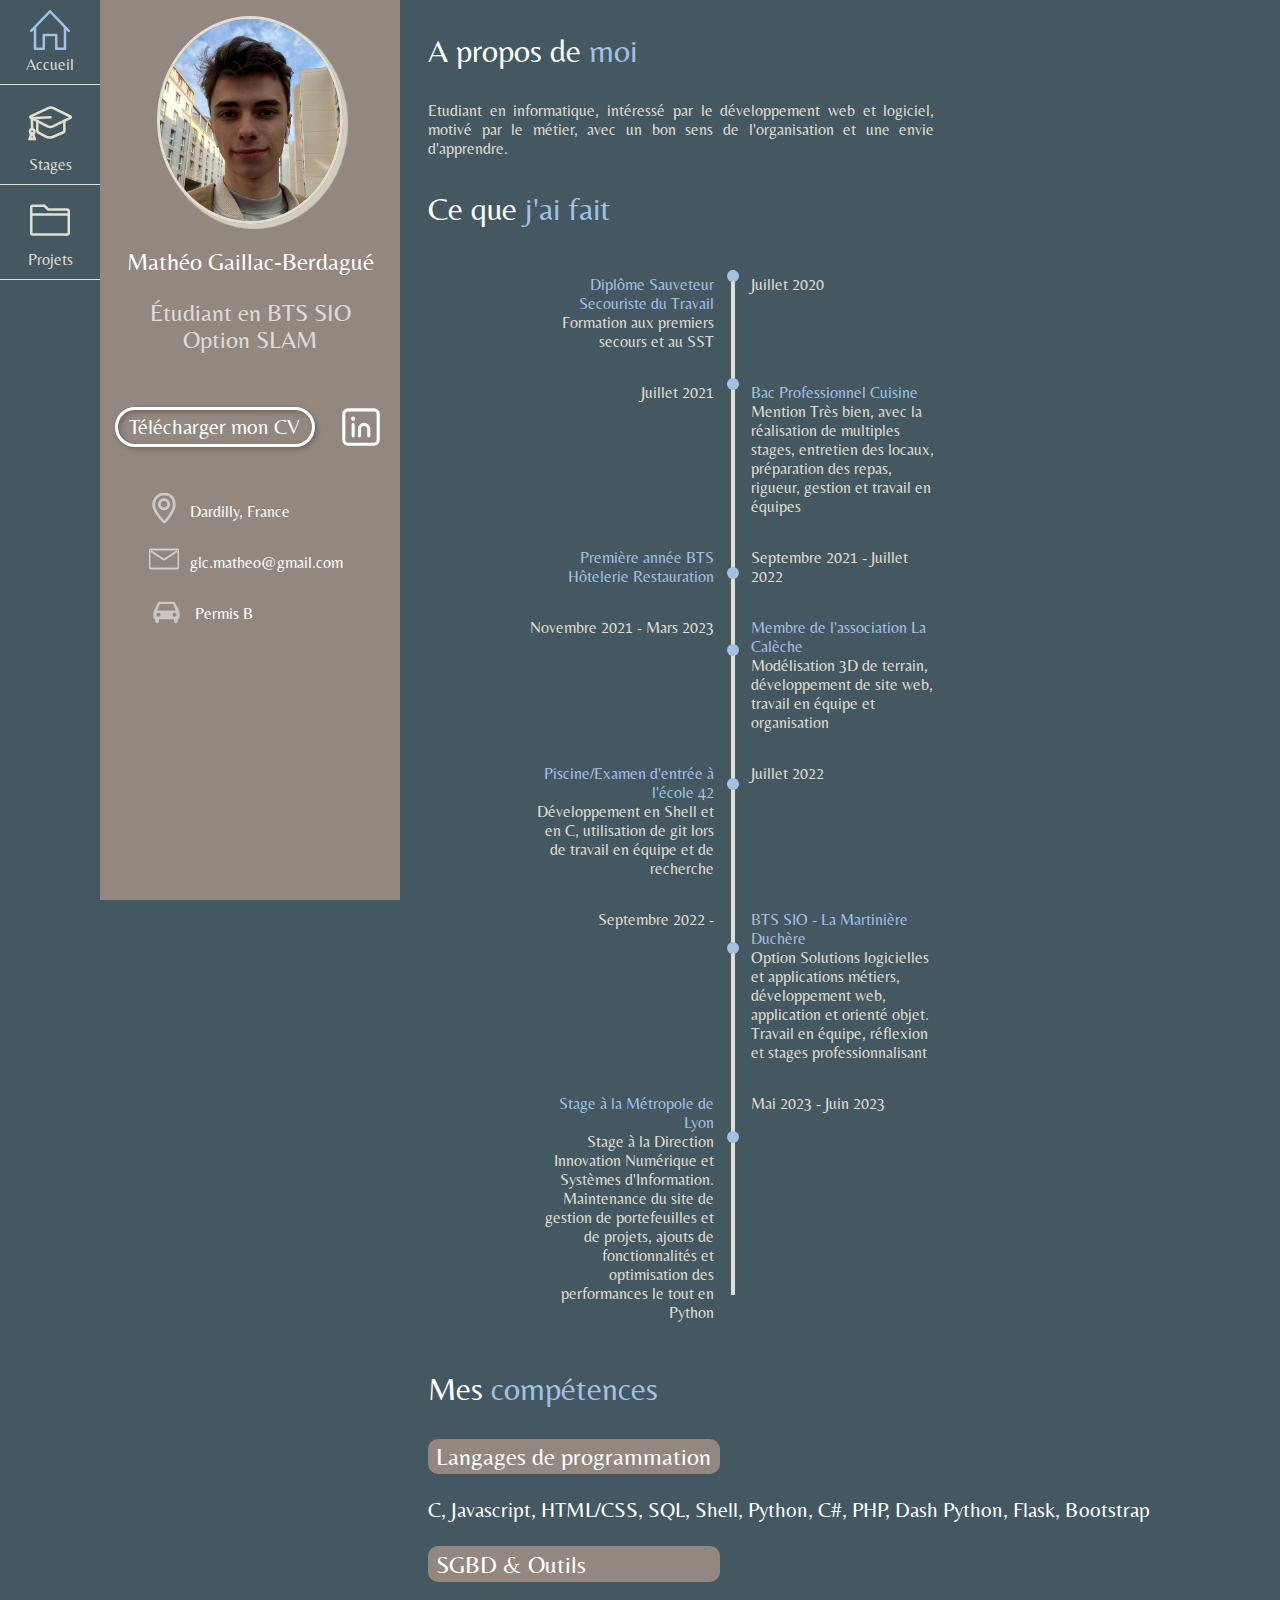
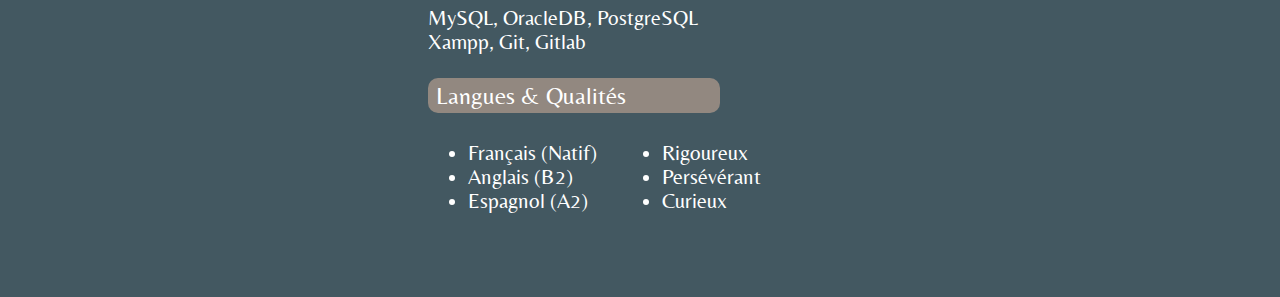
==== index.html @ 77fcd59d "Initial Commit" ====
<!DOCTYPE html>
<html lang="fr">

<head>
	<meta charset="UTF-8">
	<title>Mathéo Gaillac - Étudiant en Développement</title>
	<link rel="stylesheet" href="lib/css/index.css">
	<script src="https://code.jquery.com/jquery-3.6.0.min.js"></script>
	<script>
		$(document).ready(function () {
			loadContent('vues/accueil.html', '#home');
			loadSidebar('vues/sidebar.html');

			$('#sidebar-content').on('click', 'a.sidebar-link', function (event) {
				event.preventDefault();
				$('a.sidebar-link').removeClass('active-link');
				$('a.sidebar-link').removeAttr('id');
				$(this).addClass('active-link');
				var url = $(this).attr('href');
				var pageId = $(this).data('page-id');
				loadContent(url, this);
				$.ajax({
					url: url,
					success: function (data) {
						$('#content').html(data);
						$('a.sidebar-link').removeAttr('id');
						$('a.sidebar-link[data-page-id="' + pageId + '"]').attr('id', pageId);
					}
				});
			});

			function loadContent(url, link) {
				$.ajax({
					url: url,
					success: function (data) {
						$('#content').html(data);
					}
				});
			}

			function loadSidebar(url) {
				$.ajax({
					url: url,
					success: function (data) {
						$('#sidebar-content').html(data);
					}
				});
			}
		});
	</script>
</head>

<body>
	<div id="page-content">
		<div id="sidebar-content">
		</div>
		<div id="content">
		</div>
	</div>

</body>

</html>
---- lib/css/index.css ----
@import url('fonts.css');

#content {
	margin-bottom: 5%;
}

.sidebar {
	margin-right: 5%;
}

::-webkit-scrollbar {
	width: 10px;
}

::-webkit-scrollbar-track {
	background: #928880;
}

::-webkit-scrollbar-thumb {
	background: #E2DED0;
}

::-webkit-scrollbar-thumb:hover {
	background: #ffffff;
}
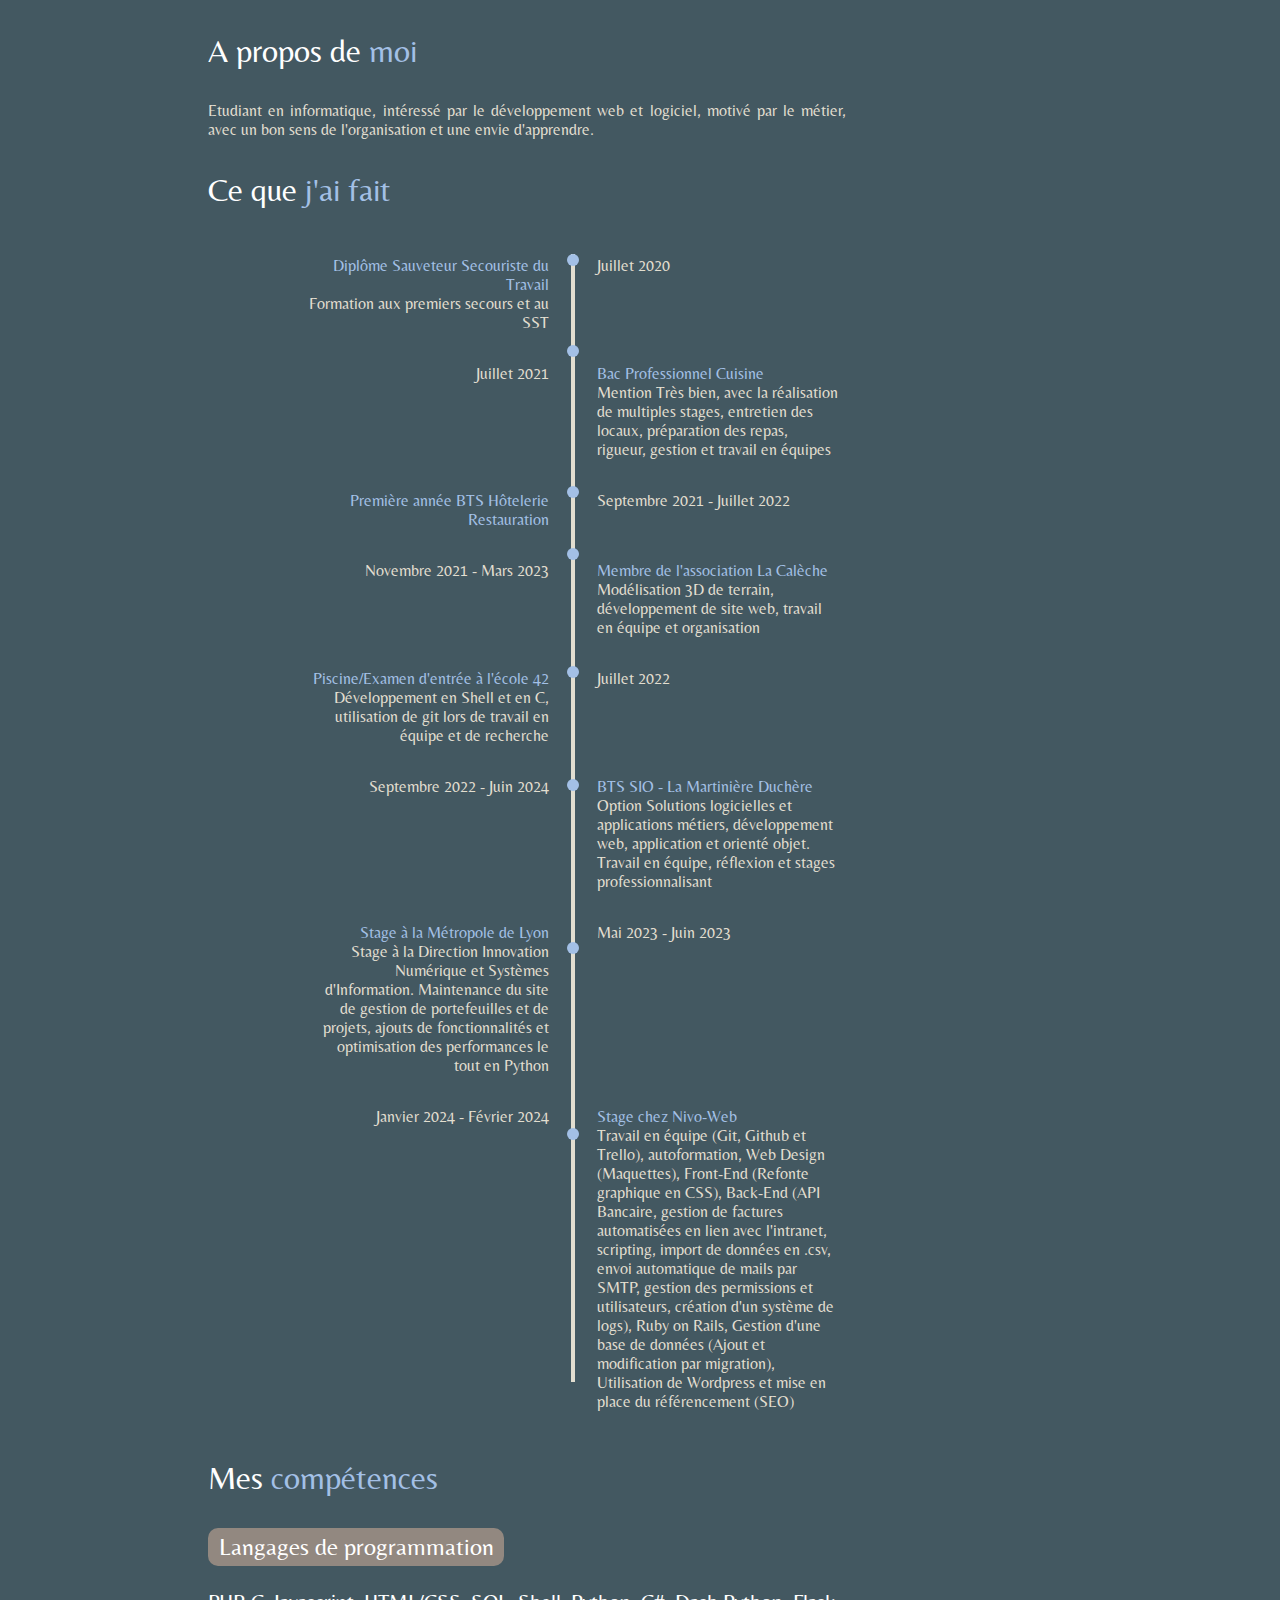
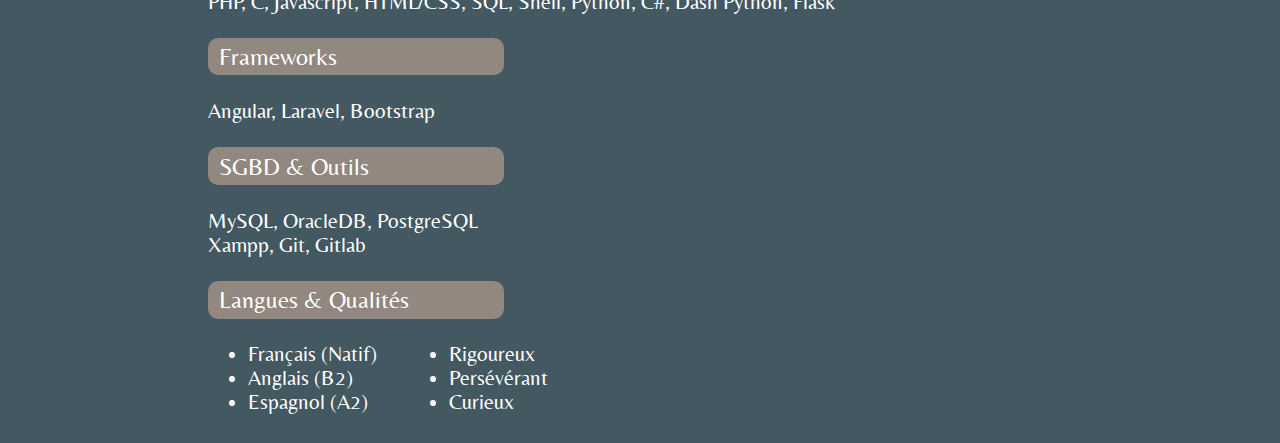
==== commit 46a02750: "Fix for Pages" ====
--- a/index.html
+++ b/index.html
@@ -1,63 +1,109 @@
-<!DOCTYPE html>
-<html lang="fr">
-
-<head>
-	<meta charset="UTF-8">
-	<title>Mathéo Gaillac - Étudiant en Développement</title>
-	<link rel="stylesheet" href="lib/css/index.css">
-	<script src="https://code.jquery.com/jquery-3.6.0.min.js"></script>
-	<script>
-		$(document).ready(function () {
-			loadContent('vues/accueil.html', '#home');
-			loadSidebar('vues/sidebar.html');
-
-			$('#sidebar-content').on('click', 'a.sidebar-link', function (event) {
-				event.preventDefault();
-				$('a.sidebar-link').removeClass('active-link');
-				$('a.sidebar-link').removeAttr('id');
-				$(this).addClass('active-link');
-				var url = $(this).attr('href');
-				var pageId = $(this).data('page-id');
-				loadContent(url, this);
-				$.ajax({
-					url: url,
-					success: function (data) {
-						$('#content').html(data);
-						$('a.sidebar-link').removeAttr('id');
-						$('a.sidebar-link[data-page-id="' + pageId + '"]').attr('id', pageId);
-					}
-				});
-			});
-
-			function loadContent(url, link) {
-				$.ajax({
-					url: url,
-					success: function (data) {
-						$('#content').html(data);
-					}
-				});
-			}
-
-			function loadSidebar(url) {
-				$.ajax({
-					url: url,
-					success: function (data) {
-						$('#sidebar-content').html(data);
-					}
-				});
-			}
-		});
-	</script>
-</head>
-
-<body>
-	<div id="page-content">
-		<div id="sidebar-content">
-		</div>
-		<div id="content">
-		</div>
-	</div>
-
-</body>
-
+<!DOCTYPE html>
+<html lang="fr">
+
+<head>
+	<link rel="stylesheet" href="/lib/css/accueil.css">
+	<script src="http://www.w3schools.com/lib/w3data.js"></script>
+</head>
+
+<body>
+	<div w3-include-html="vues/sidebar.html"></div>
+	<div class="info-wrapper">
+		<div class="info-content">
+			<p>A propos de <span class="main-word">moi</span></p>
+			<p class="description-text">Etudiant en informatique, intéressé par le développement web et logiciel, motivé
+				par le métier, avec un bon sens de l'organisation et une envie d'apprendre.</p>
+			<p>Ce que <span class="main-word">j'ai fait</span></p>
+			<div class="text-dot">
+				<div class="trait">
+					<div class="dot dot-1"></div>
+					<div class="dot dot-2"></div>
+					<div class="dot dot-3"></div>
+					<div class="dot dot-4"></div>
+					<div class="dot dot-5"></div>
+					<div class="dot dot-6"></div>
+					<div class="dot dot-7"></div>
+					<div class="dot dot-8"></div>
+				</div>
+				<div class="text-pair">
+					<p class="text-left-1"><span class="title-left">Diplôme Sauveteur Secouriste du
+							Travail<br></span>Formation aux premiers secours et au SST</p>
+					<p class="text-right-1">Juillet 2020</p>
+				</div>
+				<div class="text-pair">
+					<p class="text-left-2">Juillet 2021</p>
+					<p class="text-right-2"><span class="title-right">Bac Professionnel Cuisine<br></span>Mention Très
+						bien, avec la réalisation de multiples stages, entretien des locaux, préparation des repas,
+						rigueur, gestion et travail en équipes</p>
+				</div>
+				<div class="text-pair">
+					<p class="text-left-1"><span class="title-left">Première année BTS Hôtelerie Restauration<br></span>
+					</p>
+					<p class="text-right-1">Septembre 2021 - Juillet 2022</p>
+				</div>
+				<div class="text-pair">
+					<p class="text-left-2">Novembre 2021 - Mars 2023</p>
+					<p class="text-right-2"><span class="title-right">Membre de l'association La
+							Calèche<br></span>Modélisation 3D de terrain, développement de site web, travail en équipe
+						et organisation</p>
+				</div>
+				<div class="text-pair">
+					<p class="text-left-1"><span class="title-left">Piscine/Examen d'entrée à l'école
+							42<br></span>Développement en Shell et en C, utilisation de git lors de travail en équipe et
+						de recherche</p>
+					<p class="text-right-1">Juillet 2022</p>
+				</div>
+				<div class="text-pair">
+					<p class="text-left-2">Septembre 2022 - Juin 2024</p>
+					<p class="text-right-2"><span class="title-right">BTS SIO - La Martinière Duchère<br></span>Option
+						Solutions logicielles et applications métiers, développement web, application et orienté objet.
+						Travail en équipe, réflexion et stages professionnalisant</p>
+				</div>
+				<div class="text-pair">
+					<p class="text-left-1"><span class="title-left">Stage à la Métropole de Lyon<br></span>Stage à la
+						Direction Innovation Numérique et Systèmes d'Information. Maintenance du site de gestion de
+						portefeuilles et de projets, ajouts de fonctionnalités et optimisation des performances le tout
+						en Python</p>
+					<p class="text-right-1">Mai 2023 - Juin 2023</p>
+				</div>
+				<div class="text-pair">
+					<p class="text-left-2">Janvier 2024 - Février 2024</p>
+					<p class="text-right-2"><span class="title-right">Stage chez Nivo-Web<br></span>Travail en équipe
+						(Git, Github et Trello), autoformation,
+						Web Design (Maquettes),
+						Front-End (Refonte graphique en CSS),
+						Back-End (API Bancaire, gestion de factures automatisées en lien avec l'intranet, scripting,
+						import de données en .csv, envoi automatique de mails par SMTP, gestion des permissions et
+						utilisateurs, création d'un système de logs), Ruby on Rails,
+						Gestion d'une base de données (Ajout et modification par migration),
+						Utilisation de Wordpress et mise en place du référencement (SEO)</p>
+				</div>
+			</div>
+			<p>Mes <span class="main-word">compétences</span></p>
+			<p class="title-perks">Langages de programmation</p>
+			<p class="description-perks">PHP, C, Javascript, HTML/CSS, SQL, Shell, Python, C#, Dash Python, Flask</p>
+			<p class="title-perks">Frameworks</p>
+			<p class="description-perks">Angular, Laravel, Bootstrap</p>
+			<p class="title-perks">SGBD & Outils</p>
+			<p class="description-perks">MySQL, OracleDB, PostgreSQL<br> Xampp, Git, Gitlab</p>
+			<p class="title-perks">Langues & Qualités</p>
+			<div class="list-perks">
+				<ul>
+					<li>Français (Natif)</li>
+					<li>Anglais (B2)</li>
+					<li>Espagnol (A2)</li>
+				</ul>
+				<ul>
+					<li>Rigoureux</li>
+					<li>Persévérant</li>
+					<li>Curieux</li>
+				</ul>
+			</div>
+		</div>
+	</div>
+	<script>
+		w3IncludeHTML();
+	</script>
+</body>
+
 </html>--- a/lib/css/accueil.css
+++ b/lib/css/accueil.css
@@ -0,0 +1,147 @@
+@import url('fonts.css');
+
+body {
+    font-family: 'Belleza', sans-serif;
+    background-color: #435861;
+    top: 0;
+    left: 0;
+}
+
+.info-wrapper {
+    position: relative;
+}
+
+.info-content {
+    position: relative;
+    margin-left: 200px;
+}
+
+.info-content p {
+    color: white;
+    font-size: 2em;
+}
+
+.main-word {
+    color: #A3C0E6;
+}
+
+.info-content .title-perks {
+    font-size: 1.5em;
+    background-color: #928880;
+    padding: 0.5% 1%;
+    border-radius: 10px;
+    width: 275px;
+}
+
+.info-content .description-perks {
+    font-size: 1.3em;
+}
+
+.info-content .description-text {
+    color: #E2DED0;
+    text-align: justify;
+    font-size: 1em;
+    width: 60%;
+}
+
+.list-perks {
+    color: white;
+    font-size: 1.3em;
+    display: flex;
+    justify-content: flex-start;
+    margin-top: -2%;
+}
+
+.list-perks ul {
+    margin-right: 3%;
+}
+
+.trait {
+    position: absolute;
+    margin-top: 1.5%;
+    margin-left: 27.5%;
+    transform: translateX(-50%);
+    width: 4px;
+    height: 95%;
+    background-color: #E2DED0;
+}
+
+.dot {
+    position: absolute;
+    display: flex;
+    align-items: center;
+    left: -4px;
+    width: 12px;
+    height: 12px;
+    border-radius: 50%;
+    background-color: #A3C0E6;
+    z-index: 1;
+}
+
+.text-dot {
+    position: relative;
+    display: flex;
+    flex-direction: column;
+    margin-top: 10px;
+    margin-left: 100px;
+}
+
+.text-pair {
+    display: flex;
+    text-align: justify;
+}
+
+.text-dot p {
+    font-size: 1em;
+    color: #E2DED0;
+}
+
+.text-left-1,
+.text-left-2 {
+    text-align: right;
+    width: 25%;
+    margin-right: 5%;
+}
+
+.text-right-1,
+.text-right-2 {
+    text-align: left;
+    width: 25%;
+}
+
+.title-left,
+.title-right {
+    color: #A3C0E6;
+}
+
+.dot-1 {
+    top: 0%;
+}
+
+.dot-2 {
+    top: 8%;
+}
+
+.dot-3 {
+    top: 20.5%;
+}
+
+.dot-4 {
+    top: 26%;
+}
+
+.dot-5 {
+    top: 36.5%;
+}
+
+.dot-6 {
+    top: 46.5%;
+}
+
+.dot-7 {
+    top: 61%;
+}
+
+.dot-8 {
+    top: 77.5%;
+}
